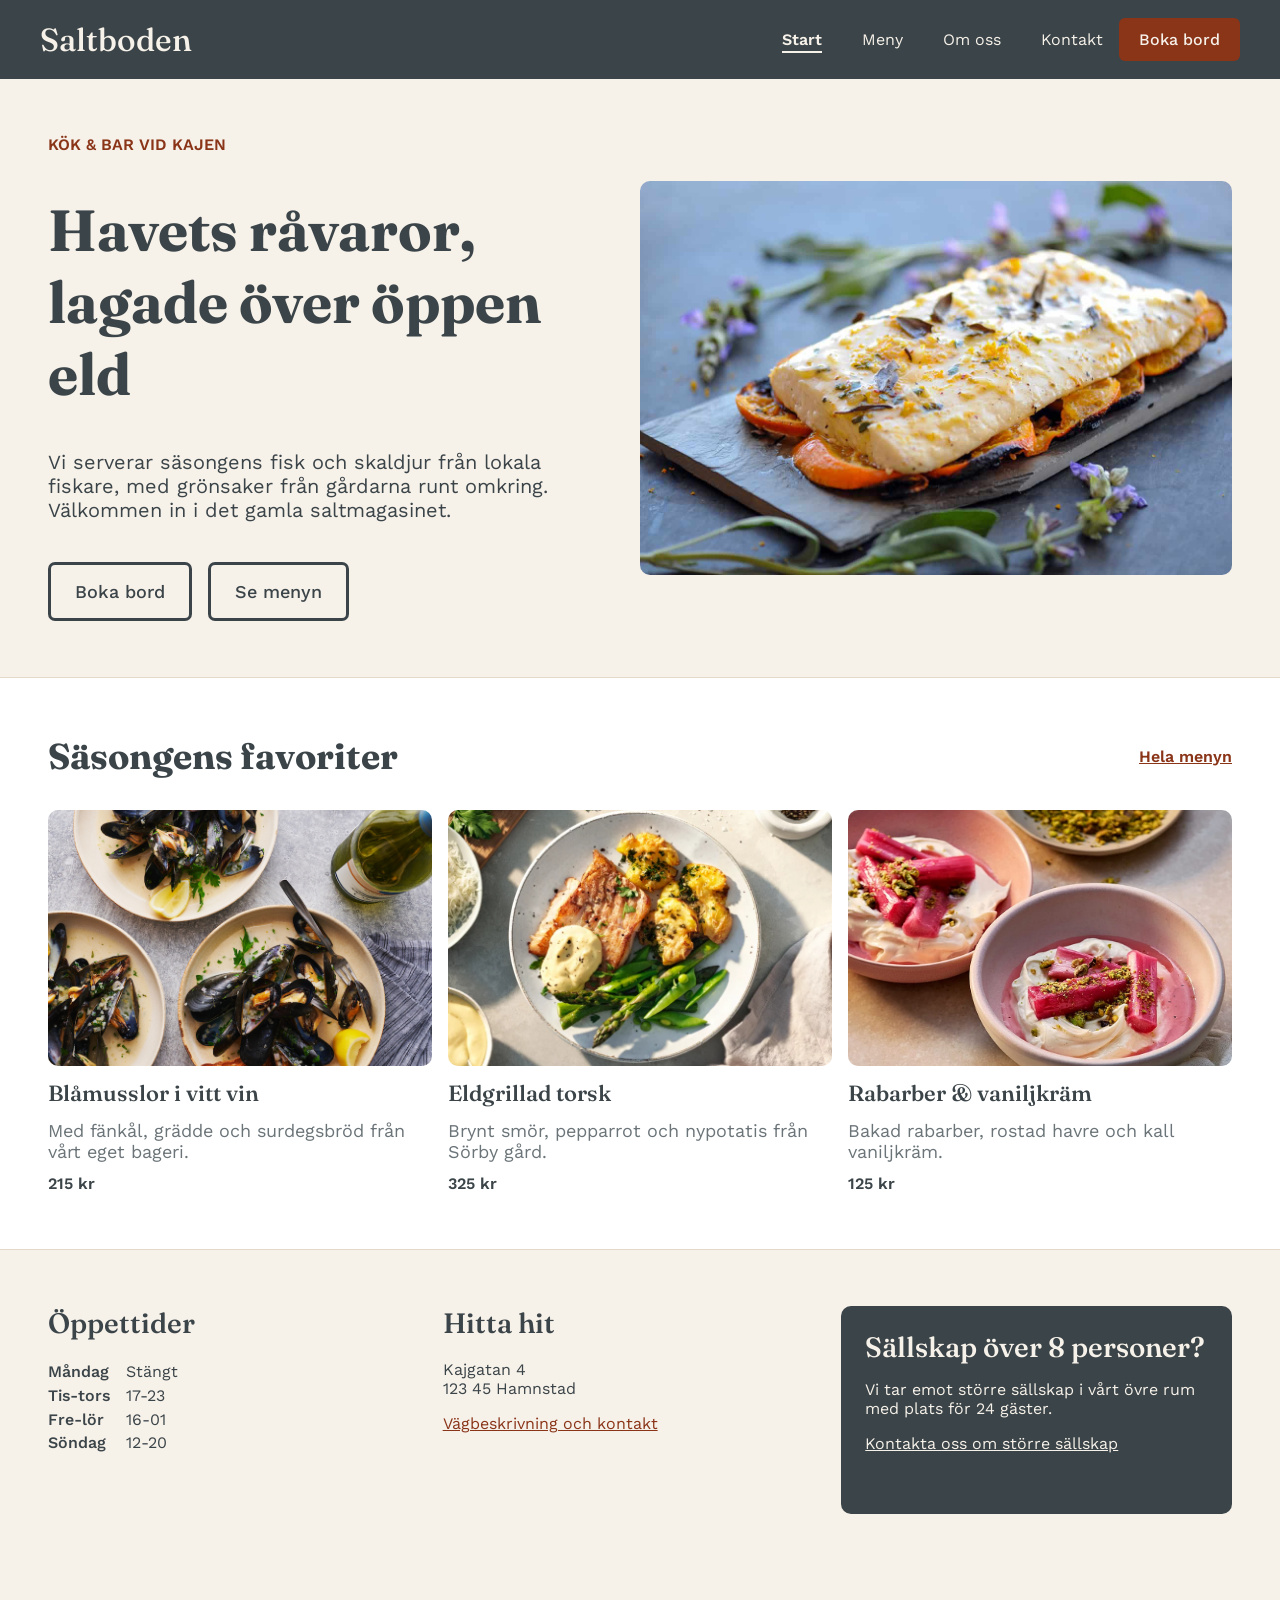
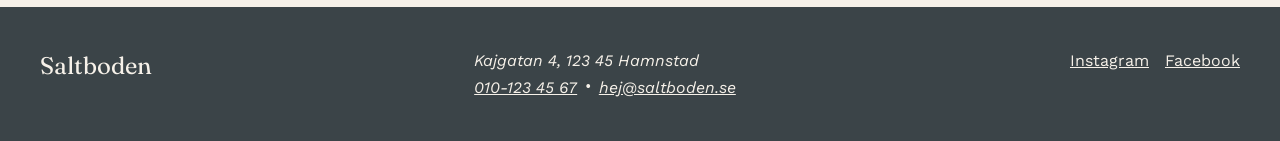
==== index.html @ 1dd9984e "update menu links" ====
<!DOCTYPE html>
<html lang="sv">

<head>
    <meta charset="UTF-8">
    <meta name="viewport" content="width=device-width, initial-scale=1.0">
    <title>Saltboden</title>
    <link rel="preconnect" href="https://fonts.googleapis.com">
    <link rel="preconnect" href="https://fonts.gstatic.com" crossorigin>
    <link
        href="https://fonts.googleapis.com/css2?family=Fraunces:ital,opsz,wght@0,9..144,100..900;1,9..144,100..900&family=Work+Sans:ital,wght@0,100..900;1,100..900&display=swap"
        rel="stylesheet">
    <link rel="stylesheet" href="main.css">
    <link rel="stylesheet" href="homepage.css">
</head>
<body>

    <header class="header">
        <p class="header__logo">Saltboden</p>
        <button class="header__button">
            <img src="/images/menu-icon.svg" alt="">
            Meny
        </button>
        <nav class="nav">
            <ul class="nav__links">
                <li><a href="index.html" class="nav__link" aria-current="page">Start</a></li>
                <li><a href="menu.html" class="nav__link">Meny</a></li>
                <li><a href="about.html" class="nav__link">Om oss</a></li>
                <li><a href="contact.html" class="nav__link">Kontakt</a></li>
                <li><a href="booking.html" class="nav__link nav__link--booking">Boka bord</a></li>
            </ul>
        </nav>
    </header>

    <section class="hero">
        <img src="/images/grilled-halibut.jpg" alt="grillad hälleflundra" class="hero__image">
            <div class="hero__section">
                <h1>Kök & bar vid kajen</h1>
                <h2>Havets råvaror, lagade över öppen eld</h2>
                <p class="mobile--text">Säsongens fisk och skaldjur från lokala fiskare,
                i det gamla saltmagasinet.</p>
                <p class="desktop--text">Vi serverar säsongens fisk och skaldjur från lokala fiskare,
                med grönsaker från gårdarna runt omkring. Välkommen in i
                det gamla saltmagasinet.</p>
                <div class="hero__links">
                <a href="booking.html">Boka bord</a>
                <a href="menu.html">Se menyn</a>
                </div>
            </div>
    </section>

    <main class="main">
        <div class="main__section">
            <h2>Säsongens favoriter</h2>
            <div class="main__cards">
                <div class="main__card1">
                    <img src="/images/musslor2.jpg" alt="blåmusslor i vitt vin">
                    <h3>Blåmusslor i vitt vin</h3>
                    <p class="beskrivning">Med fänkål, grädde och surdegsbröd från vårt eget bageri.</p>
                    <p>215 kr</p>
                </div>
                <div class="main__card2">
                    <img src="/images/grilladtorsk.jpg" alt="eldgrillad torsk">
                    <h3>Eldgrillad torsk</h3>
                    <p class="beskrivning">Brynt smör, pepparrot och nypotatis från Sörby gård.</p>
                    <p>325 kr</p>
                </div>
                <div class="main__card3">
                    <img src="/images/rabarber2.jpg" alt="rabarberdessert">
                    <h3>Rabarber & vaniljkräm</h3>
                    <p class="beskrivning">Bakad rabarber, rostad havre och kall vaniljkräm.</p>
                    <p>125 kr</p>
                </div>
            </div>
                <a href="menu.html">Hela menyn</a>
        </div>
    </main>

    <section class="aside">
        <div class="aside__tider">
            <h2>Öppettider</h2>
            <div class="aside__listor">
                <ul class="aside__dagar">
                    <li>Måndag</li>
                    <li>Tis-tors</li>
                    <li>Fre-lör</li>
                    <li>Söndag</li>
                </ul>
                <ul class="aside__öppet">
                    <li>Stängt</li>
                    <li>17-23</li>
                    <li>16-01</li>
                    <li>12-20</li>
                </ul>
            </div>
        </div>
        <div class="aside__hitta">
            <h2>Hitta hit</h2>
            <p>Kajgatan 4</p>
            <p>123 45 Hamnstad</p>
            <a href="contact.html">Vägbeskrivning och kontakt</a>
        </div>
        <div class="aside__sällskap">
            <h2>Sällskap över 8 personer?</h2>
            <p>Vi tar emot större sällskap i vårt övre rum med plats för 24 gäster.</p>
            <a href="contact.html">Kontakta oss om större sällskap</a>
        </div>
    </section>

    <footer class="footer">
        <p class="footer__logo">Saltboden</p>
        <address>
            <p class="footer__address">Kajgatan 4, 123 45 Hamnstad</p>
            <div class="footer__info">
                <a class="footer__phone" href="tel:0101234567">010-123 45 67</a>
                <span class="footer__dot" aria-hidden="true">•</span>
                <a class="footer__mail" href="mailto:hej@saltboden.se">hej@saltboden.se</a>
            </div>
        </address>
        <div>
            <a href="#" class="footer__social">Instagram</a>
            <a href="#" class="footer__social">Facebook</a>
        </div>
    </footer>

</body>
</html>
---- main.css ----
* {
  margin: 0;
  padding: 0;
  box-sizing: border-box;
}

.header {
  display: flex;
  flex-direction: row;
  justify-content: space-between;
  align-items: center;
  padding: 1.25rem;
  background-color: #3B4448;
}
@media (min-width: 1024px) {
  .header {
    padding: 1.25rem 2.5rem;
  }
}
.header__logo {
  font-family: "Fraunces", serif;
  color: #F6F1E9;
  font-size: 2rem;
  font-weight: 500;
}
.header__button {
  display: flex;
  flex-direction: row;
  padding: 1rem 1rem;
  align-items: center;
  background-color: #3B4448;
  color: #F6F1E9;
  font-family: "Work Sans", sans-serif;
  font-size: 1.25rem;
  font-weight: 500;
  gap: 0.5rem;
  border: 2.5px solid #F6F1E9;
  border-radius: 8px;
}
@media (min-width: 1024px) {
  .header__button {
    display: none;
  }
}

.nav {
  display: none;
}
@media (min-width: 1024px) {
  .nav {
    display: block;
  }
}
.nav__links {
  display: flex;
  flex-direction: row;
  list-style: none;
  gap: 1.5rem;
}
.nav__link {
  text-decoration: none;
  color: #F6F1E9;
  font-family: "Work Sans", sans-serif;
  padding: 0.25rem 0.5rem;
}
.nav__link[aria-current=page] {
  font-weight: 600;
  text-decoration: underline;
  text-underline-offset: 6px;
  text-decoration-thickness: 2px;
}
.nav__link--booking {
  background-color: #8A3418;
  padding: 0.75rem 1.25rem;
  border-radius: 6px;
  font-weight: 500;
  margin-left: -1rem;
}

.footer {
  display: flex;
  flex-direction: column;
  background-color: #3B4448;
  color: #F6F1E9;
  padding: 2.25rem 1.25rem;
}
@media (min-width: 1024px) {
  .footer {
    display: flex;
    flex-direction: row;
    justify-content: space-between;
    padding: 2.75rem 2.5rem;
  }
}
.footer__logo {
  font-family: "Fraunces", serif;
  font-size: 1.5rem;
  margin-bottom: 1rem;
}
.footer__address {
  font-family: "Work Sans", sans-serif;
  margin-bottom: 0.5rem;
}
.footer__phone {
  font-family: "Work Sans", sans-serif;
  color: #F6F1E9;
}
.footer__social, .footer__mail {
  display: none;
}
@media (min-width: 1024px) {
  .footer__social, .footer__mail {
    display: inline-block;
    color: #F6F1E9;
    font-family: "Work Sans", sans-serif;
  }
}
.footer__social {
  margin-left: 0.75rem;
}
.footer__info {
  display: flex;
  flex-direction: row;
  gap: 0.5rem;
}
.footer__dot {
  display: none;
}
@media (min-width: 1024px) {
  .footer__dot {
    display: block;
  }
}/*# sourceMappingURL=main.css.map */
---- homepage.css ----
@charset "UTF-8";
* {
  margin: 0;
  padding: 0;
  box-sizing: border-box;
}

/* Hero */
.hero {
  display: block;
  background-color: #F6F1E9;
  border-bottom: 1px solid #E3D9C9;
}
@media (min-width: 1024px) {
  .hero {
    display: flex;
    flex-direction: row-reverse;
    align-items: center;
    gap: 3rem;
    padding: 3.5rem 3rem;
  }
}
.hero__image {
  width: 100%;
}
@media (min-width: 1024px) {
  .hero__image {
    border-radius: 10px;
    width: 37rem;
    height: auto;
  }
}
.hero__section {
  display: flex;
  flex-direction: column;
  gap: 1.5rem;
  padding: 2.5rem 1.5rem;
}
@media (min-width: 1024px) {
  .hero__section {
    padding: 0;
    gap: 2.5rem;
  }
}
.hero__section h1 {
  font-family: "Work Sans", sans-serif;
  text-transform: uppercase;
  font-size: 16px;
  font-weight: 600;
  color: #8A3418;
}
.hero__section h2 {
  font-family: "Fraunces", serif;
  color: #3B4448;
  font-size: 38px;
}
@media (min-width: 1024px) {
  .hero__section h2 {
    font-size: 58px;
  }
}
.hero__section p {
  font-family: "Work Sans", sans-serif;
  color: #3B4448;
  font-size: 20px;
}
@media (min-width: 1024px) {
  .hero__section .mobile--text {
    display: none;
  }
}
.hero__section .desktop--text {
  display: none;
}
@media (min-width: 1024px) {
  .hero__section .desktop--text {
    display: block;
    color: #3B4448;
  }
}
.hero__links {
  display: flex;
  flex-direction: column;
  gap: 1rem;
}
@media (min-width: 1024px) {
  .hero__links {
    flex-direction: row;
  }
}
.hero a {
  display: flex;
  flex-direction: column;
  align-items: center;
  font-family: "Work Sans", sans-serif;
  font-weight: 500;
  font-size: 18px;
  color: #3B4448;
  border: 3px solid #3B4448;
  border-radius: 7px;
  padding: 1rem;
  text-decoration: none;
}
@media (min-width: 1024px) {
  .hero a {
    padding: 1rem 1.5rem;
  }
}
.hero a:hover {
  background-color: #8A3418;
  color: #F6F1E9;
  border-color: transparent;
}

/* Main */
.main {
  display: flex;
  flex-direction: column;
  border-bottom: 1px solid #E3D9C9;
}
.main__section {
  display: flex;
  flex-direction: column;
  gap: 1.5rem;
  padding: 2.5rem 1.5rem;
}
@media (min-width: 1024px) {
  .main__section {
    display: flex;
    flex-direction: row;
    flex-wrap: wrap;
    padding: 3.5rem 3rem;
    gap: 2rem;
  }
}
.main h2 {
  font-family: "Fraunces", serif;
  color: #3B4448;
  font-size: 36px;
}
@media (min-width: 1024px) {
  .main h2 {
    order: 1;
    flex: 1;
  }
}
.main h3 {
  font-family: "Fraunces", serif;
  color: #3B4448;
  font-size: 22px;
  font-weight: 550;
}
.main p {
  font-family: "Work Sans", sans-serif;
  color: #3B4448;
  font-weight: 600;
  font-size: 16px;
}
.main img {
  display: block;
  width: 100%;
  height: 16rem;
  -o-object-fit: cover;
     object-fit: cover;
  border-radius: 10px;
}
.main__cards {
  display: flex;
  flex-direction: column;
  gap: 1.5rem;
}
@media (min-width: 1024px) {
  .main__cards {
    display: flex;
    flex-direction: row;
    order: 3;
    justify-content: center;
    align-items: flex-start;
    gap: 1rem;
  }
}
.main__card1, .main__card2, .main__card3 {
  display: flex;
  flex-direction: column;
  gap: 0.8rem;
}
@media (min-width: 1024px) {
  .main__card1, .main__card2, .main__card3 {
    flex: 1;
  }
}
.main__card3 {
  display: none;
}
@media (min-width: 1024px) {
  .main__card3 {
    display: flex;
  }
}
.main .beskrivning {
  display: none;
}
@media (min-width: 1024px) {
  .main .beskrivning {
    display: flex;
    font-weight: 400;
    font-size: 18px;
    color: #6B7478;
  }
}
.main a {
  font-family: "Work Sans", sans-serif;
  font-size: 16px;
  color: #8A3418;
  font-weight: 600;
}
@media (min-width: 1024px) {
  .main a {
    order: 2;
    display: flex;
    align-items: center;
  }
}

/* Section */
.aside {
  background-color: #F6F1E9;
  padding: 1.5rem;
}
@media (min-width: 1024px) {
  .aside {
    display: flex;
    flex-direction: row;
    padding: 3.5rem 3rem;
    justify-content: space-between;
    align-items: flex-start;
  }
}
.aside h2 {
  font-family: "Fraunces", serif;
  font-weight: 550;
  color: #3B4448;
  font-size: 28px;
}
.aside__tider {
  display: flex;
  flex-direction: column;
  gap: 0.5rem;
}
.aside__listor {
  display: flex;
  flex-direction: row;
  gap: 1rem;
}
.aside ul {
  list-style-type: none;
  padding: 0.7rem 0 6rem 0;
}
.aside li {
  padding: 0.15rem 0;
}
.aside__dagar {
  font-family: "Work Sans", sans-serif;
  color: #3B4448;
  font-weight: 550;
}
.aside__öppet {
  font-family: "Work Sans", sans-serif;
  color: #3B4448;
}
.aside__hitta {
  display: none;
}
@media (min-width: 1024px) {
  .aside__hitta {
    display: flex;
    flex-direction: column;
    margin-left: 4rem;
  }
}
.aside__hitta h2 {
  margin-bottom: 1.2rem;
}
.aside__hitta p {
  font-family: "Work Sans", sans-serif;
  color: #3B4448;
}
.aside__hitta a {
  font-family: "Work Sans", sans-serif;
  color: #8A3418;
  margin-top: 1rem;
}
.aside__sällskap {
  display: none;
}
@media (min-width: 1024px) {
  .aside__sällskap {
    display: flex;
    flex-direction: column;
    background-color: #3B4448;
    border-radius: 10px;
    padding: 1.5rem;
    width: 33%;
    height: 13rem;
    gap: 1rem;
  }
}
.aside__sällskap h2 {
  color: #F6F1E9;
}
.aside__sällskap p {
  color: #F6F1E9;
  font-family: "Work Sans", sans-serif;
}
.aside__sällskap a {
  color: #F6F1E9;
  font-family: "Work Sans", sans-serif;
}/*# sourceMappingURL=homepage.css.map */
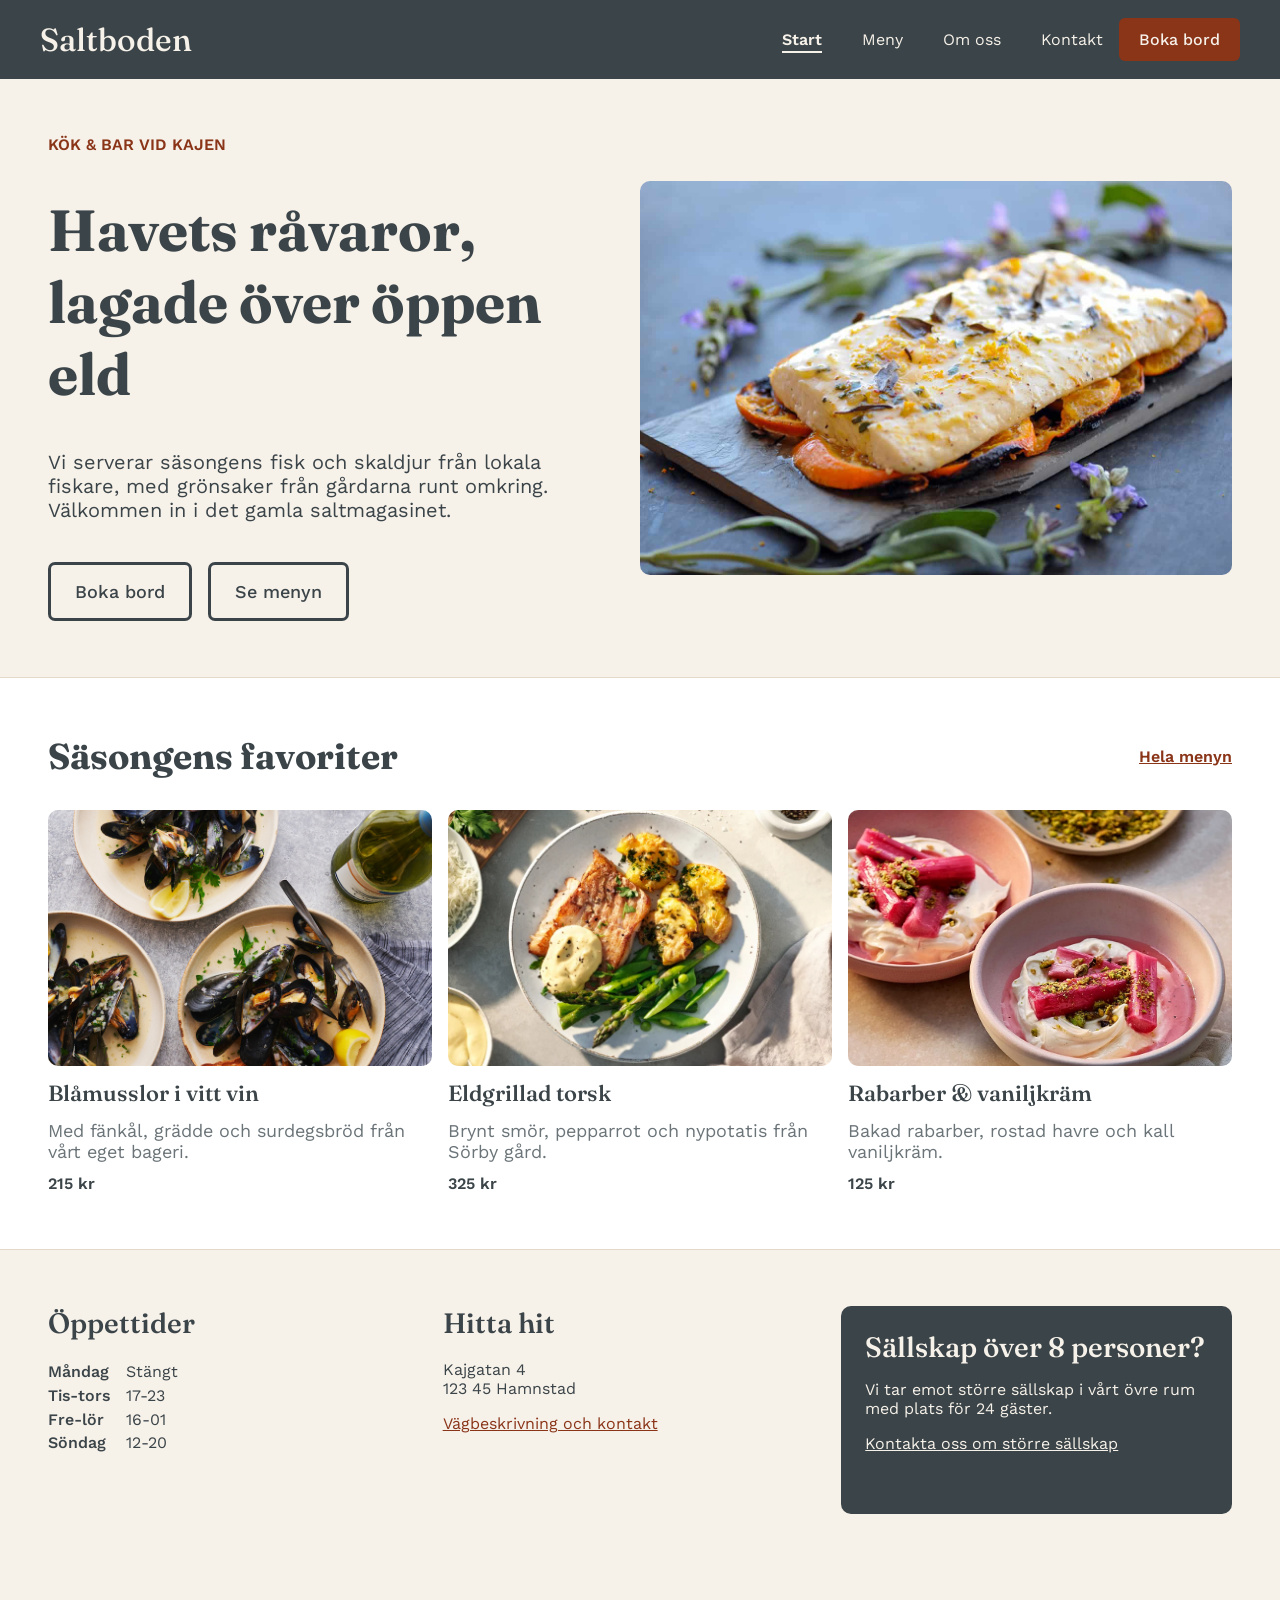
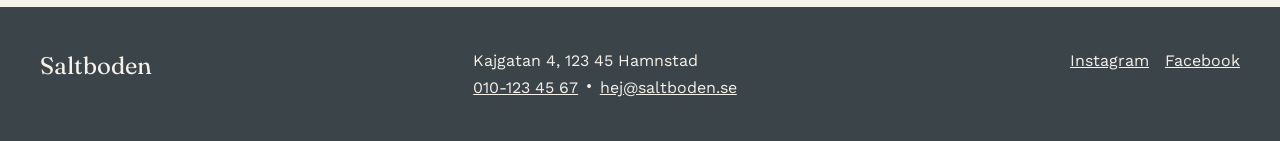
==== commit 3883abe4: "change header types" ====
--- a/index.html
+++ b/index.html
@@ -35,8 +35,8 @@
     <section class="hero">
         <img src="/images/grilled-halibut.jpg" alt="grillad hälleflundra" class="hero__image">
             <div class="hero__section">
-                <h1>Kök & bar vid kajen</h1>
-                <h2>Havets råvaror, lagade över öppen eld</h2>
+                <p class="eyebrow">Kök & bar vid kajen</p>
+                <h1>Havets råvaror, lagade över öppen eld</h1>
                 <p class="mobile--text">Säsongens fisk och skaldjur från lokala fiskare,
                 i det gamla saltmagasinet.</p>
                 <p class="desktop--text">Vi serverar säsongens fisk och skaldjur från lokala fiskare,
--- a/main.css
+++ b/main.css
@@ -76,6 +76,10 @@
   font-weight: 500;
   margin-left: -1rem;
 }
+.nav__link:focus-visible {
+  outline: 3px solid #FFFFFF;
+  outline-offset: 3px;
+}
 
 .footer {
   display: flex;
@@ -118,10 +122,18 @@
 .footer__social {
   margin-left: 0.75rem;
 }
+.footer__social:focus-visible {
+  outline: 3px solid #FFFFFF;
+  outline-offset: 3px;
+}
 .footer__info {
   display: flex;
   flex-direction: row;
   gap: 0.5rem;
+}
+.footer__info a:focus-visible {
+  outline: 3px solid #FFFFFF;
+  outline-offset: 3px;
 }
 .footer__dot {
   display: none;
@@ -130,4 +142,7 @@
   .footer__dot {
     display: block;
   }
+}
+.footer address {
+  font-style: normal;
 }/*# sourceMappingURL=main.css.map */
--- a/homepage.css
+++ b/homepage.css
@@ -42,20 +42,20 @@
     gap: 2.5rem;
   }
 }
-.hero__section h1 {
+.hero__section .eyebrow {
   font-family: "Work Sans", sans-serif;
   text-transform: uppercase;
   font-size: 16px;
   font-weight: 600;
   color: #8A3418;
 }
-.hero__section h2 {
+.hero__section h1 {
   font-family: "Fraunces", serif;
   color: #3B4448;
   font-size: 38px;
 }
 @media (min-width: 1024px) {
-  .hero__section h2 {
+  .hero__section h1 {
     font-size: 58px;
   }
 }
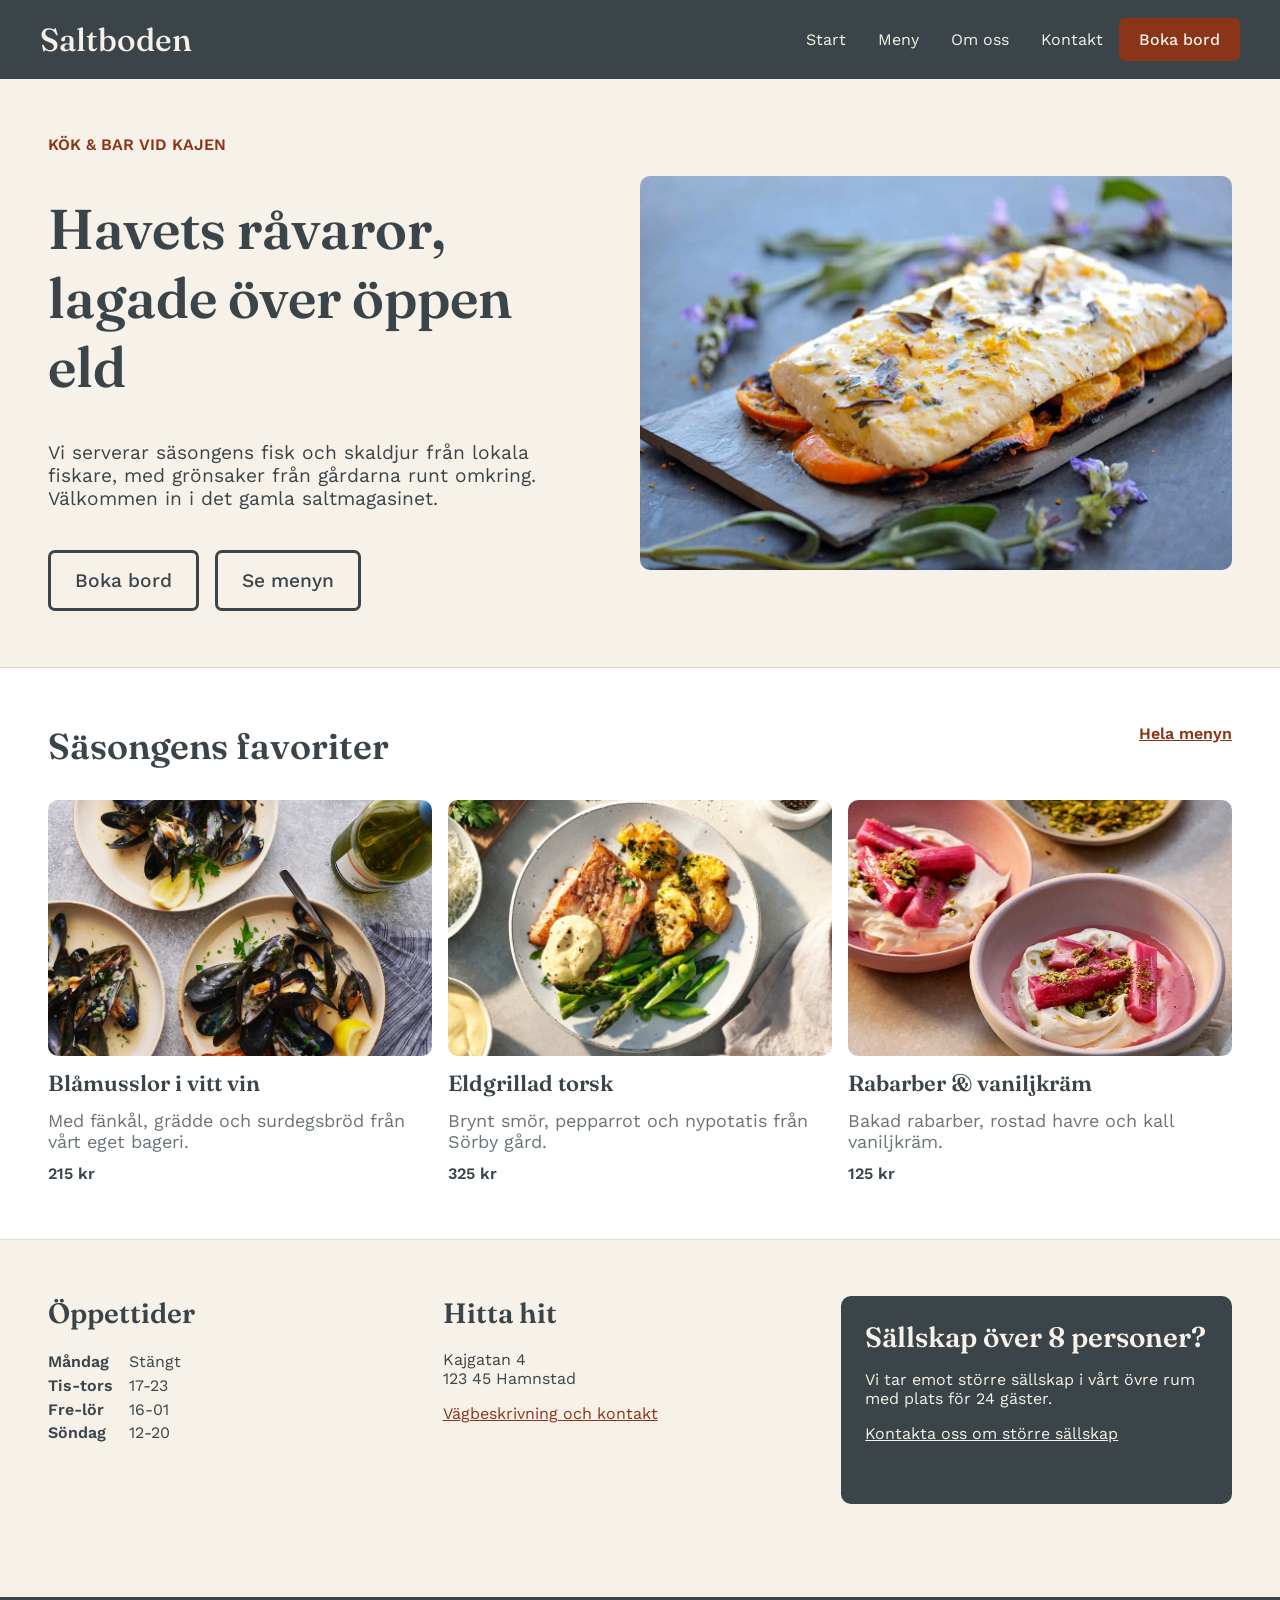
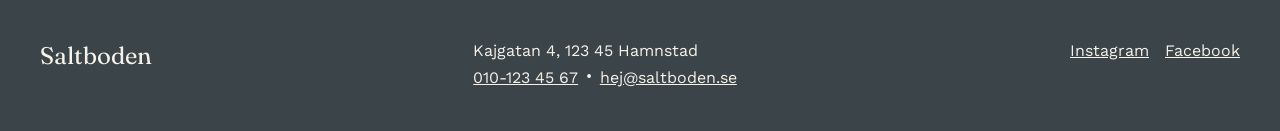
==== commit 03ce6890: "change from px to rem" ====
--- a/index.html
+++ b/index.html
@@ -112,7 +112,7 @@
         <address>
             <p class="footer__address">Kajgatan 4, 123 45 Hamnstad</p>
             <div class="footer__info">
-                <a class="footer__phone" href="tel:0101234567">010-123 45 67</a>
+                <a class="footer__phone" href="tel:+46101234567">010-123 45 67</a>
                 <span class="footer__dot" aria-hidden="true">•</span>
                 <a class="footer__mail" href="mailto:hej@saltboden.se">hej@saltboden.se</a>
             </div>
--- a/main.css
+++ b/main.css
@@ -55,19 +55,12 @@
   display: flex;
   flex-direction: row;
   list-style: none;
-  gap: 1.5rem;
+  gap: 2rem;
 }
 .nav__link {
   text-decoration: none;
   color: #F6F1E9;
   font-family: "Work Sans", sans-serif;
-  padding: 0.25rem 0.5rem;
-}
-.nav__link[aria-current=page] {
-  font-weight: 600;
-  text-decoration: underline;
-  text-underline-offset: 6px;
-  text-decoration-thickness: 2px;
 }
 .nav__link--booking {
   background-color: #8A3418;
@@ -75,10 +68,6 @@
   border-radius: 6px;
   font-weight: 500;
   margin-left: -1rem;
-}
-.nav__link:focus-visible {
-  outline: 3px solid #FFFFFF;
-  outline-offset: 3px;
 }
 
 .footer {
@@ -122,18 +111,10 @@
 .footer__social {
   margin-left: 0.75rem;
 }
-.footer__social:focus-visible {
-  outline: 3px solid #FFFFFF;
-  outline-offset: 3px;
-}
 .footer__info {
   display: flex;
   flex-direction: row;
   gap: 0.5rem;
-}
-.footer__info a:focus-visible {
-  outline: 3px solid #FFFFFF;
-  outline-offset: 3px;
 }
 .footer__dot {
   display: none;
--- a/homepage.css
+++ b/homepage.css
@@ -40,29 +40,31 @@
   .hero__section {
     padding: 0;
     gap: 2.5rem;
+    justify-content: center;
   }
 }
 .hero__section .eyebrow {
   font-family: "Work Sans", sans-serif;
   text-transform: uppercase;
-  font-size: 16px;
+  font-size: 1rem;
   font-weight: 600;
   color: #8A3418;
 }
 .hero__section h1 {
   font-family: "Fraunces", serif;
   color: #3B4448;
-  font-size: 38px;
+  font-size: 2.375rem;
+  font-weight: 600;
 }
 @media (min-width: 1024px) {
   .hero__section h1 {
-    font-size: 58px;
+    font-size: 3.5rem;
   }
 }
 .hero__section p {
   font-family: "Work Sans", sans-serif;
   color: #3B4448;
-  font-size: 20px;
+  font-size: 1.2rem;
 }
 @media (min-width: 1024px) {
   .hero__section .mobile--text {
@@ -94,13 +96,17 @@
   align-items: center;
   font-family: "Work Sans", sans-serif;
   font-weight: 500;
-  font-size: 18px;
+  font-size: 1.2rem;
   color: #3B4448;
   border: 3px solid #3B4448;
   border-radius: 7px;
   padding: 1rem;
   text-decoration: none;
 }
+.hero a:focus-visible {
+  outline: 3px solid #3B4448;
+  outline-offset: 3px;
+}
 @media (min-width: 1024px) {
   .hero a {
     padding: 1rem 1.5rem;
@@ -126,9 +132,9 @@
 }
 @media (min-width: 1024px) {
   .main__section {
-    display: flex;
-    flex-direction: row;
-    flex-wrap: wrap;
+    display: grid;
+    grid-template-columns: minmax(0, 1fr) auto;
+    grid-template-areas: "heading link" "cards cards";
     padding: 3.5rem 3rem;
     gap: 2rem;
   }
@@ -136,25 +142,25 @@
 .main h2 {
   font-family: "Fraunces", serif;
   color: #3B4448;
-  font-size: 36px;
+  font-size: 2.25rem;
+  font-weight: 600;
 }
 @media (min-width: 1024px) {
   .main h2 {
-    order: 1;
-    flex: 1;
+    grid-area: heading;
   }
 }
 .main h3 {
   font-family: "Fraunces", serif;
   color: #3B4448;
-  font-size: 22px;
-  font-weight: 550;
+  font-size: 1.375rem;
+  font-weight: 600;
 }
 .main p {
   font-family: "Work Sans", sans-serif;
   color: #3B4448;
   font-weight: 600;
-  font-size: 16px;
+  font-size: 1rem;
 }
 .main img {
   display: block;
@@ -173,9 +179,8 @@
   .main__cards {
     display: flex;
     flex-direction: row;
-    order: 3;
-    justify-content: center;
-    align-items: flex-start;
+    flex: 1;
+    grid-area: cards;
     gap: 1rem;
   }
 }
@@ -204,20 +209,23 @@
   .main .beskrivning {
     display: flex;
     font-weight: 400;
-    font-size: 18px;
+    font-size: 1.125rem;
     color: #6B7478;
   }
 }
 .main a {
   font-family: "Work Sans", sans-serif;
-  font-size: 16px;
+  font-size: 1rem;
   color: #8A3418;
   font-weight: 600;
 }
+.main a:focus-visible {
+  outline: 3px solid #3B4448;
+  outline-offset: 3px;
+}
 @media (min-width: 1024px) {
   .main a {
-    order: 2;
-    display: flex;
+    grid-area: link;
     align-items: center;
   }
 }
@@ -238,9 +246,9 @@
 }
 .aside h2 {
   font-family: "Fraunces", serif;
-  font-weight: 550;
-  color: #3B4448;
-  font-size: 28px;
+  font-weight: 600;
+  color: #3B4448;
+  font-size: 1.75rem;
 }
 .aside__tider {
   display: flex;
@@ -262,7 +270,7 @@
 .aside__dagar {
   font-family: "Work Sans", sans-serif;
   color: #3B4448;
-  font-weight: 550;
+  font-weight: 600;
 }
 .aside__öppet {
   font-family: "Work Sans", sans-serif;
@@ -280,6 +288,7 @@
 }
 .aside__hitta h2 {
   margin-bottom: 1.2rem;
+  font-weight: 600;
 }
 .aside__hitta p {
   font-family: "Work Sans", sans-serif;
@@ -289,6 +298,10 @@
   font-family: "Work Sans", sans-serif;
   color: #8A3418;
   margin-top: 1rem;
+}
+.aside__hitta a:focus-visible {
+  outline: 3px solid #3B4448;
+  outline-offset: 3px;
 }
 .aside__sällskap {
   display: none;
@@ -307,6 +320,7 @@
 }
 .aside__sällskap h2 {
   color: #F6F1E9;
+  font-weight: 600;
 }
 .aside__sällskap p {
   color: #F6F1E9;
@@ -315,4 +329,8 @@
 .aside__sällskap a {
   color: #F6F1E9;
   font-family: "Work Sans", sans-serif;
+}
+.aside__sällskap a:focus-visible {
+  outline: 3px solid #F6F1E9;
+  outline-offset: 3px;
 }/*# sourceMappingURL=homepage.css.map */
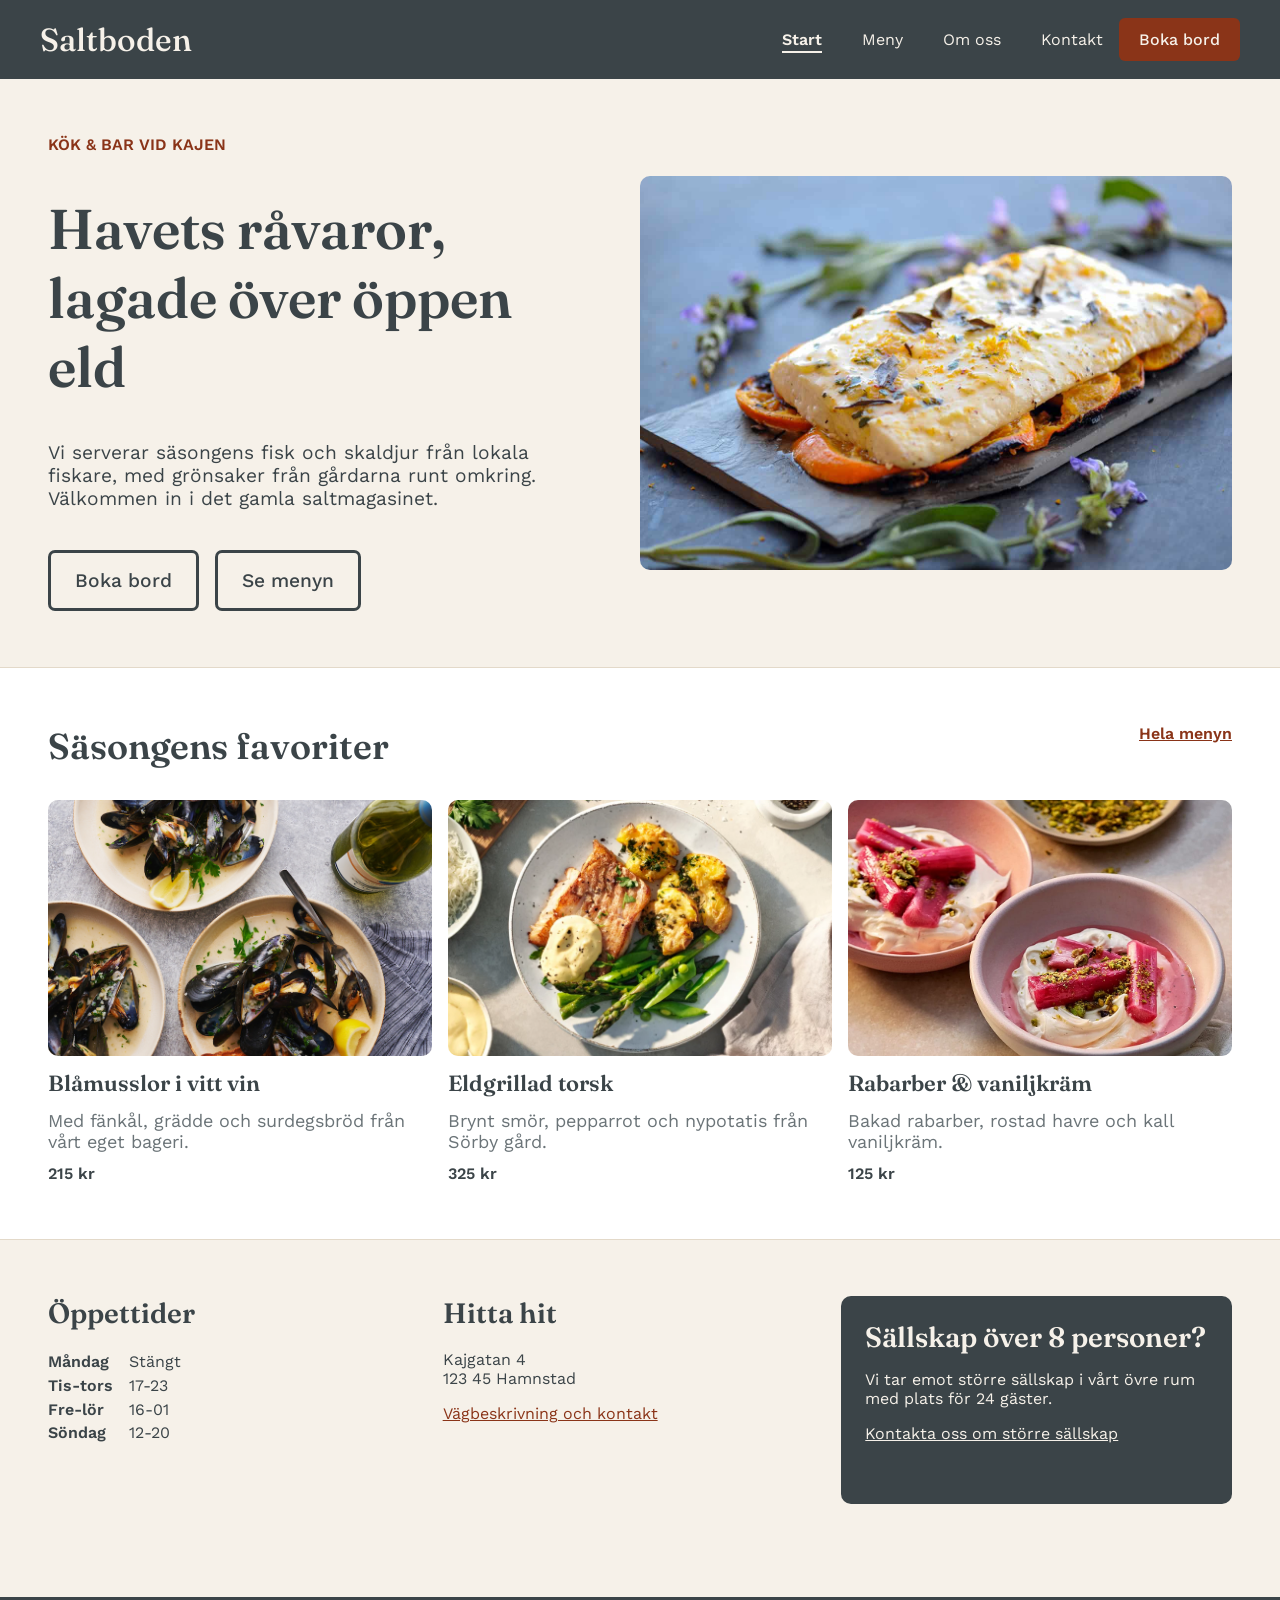
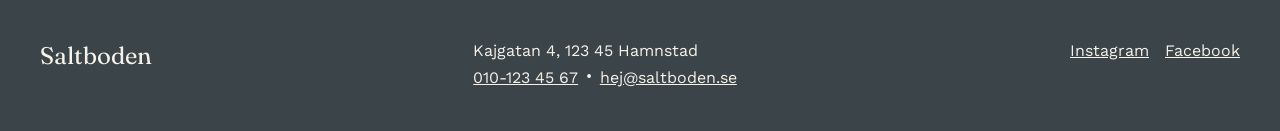
==== commit 15b3fd61: "fix path images" ====
--- a/index.html
+++ b/index.html
@@ -18,7 +18,7 @@
     <header class="header">
         <p class="header__logo">Saltboden</p>
         <button class="header__button">
-            <img src="/images/menu-icon.svg" alt="">
+            <img src="images/menu-icon.svg" alt="">
             Meny
         </button>
         <nav class="nav">
@@ -32,80 +32,84 @@
         </nav>
     </header>
 
-    <section class="hero">
-        <img src="/images/grilled-halibut.jpg" alt="grillad hälleflundra" class="hero__image">
-            <div class="hero__section">
-                <p class="eyebrow">Kök & bar vid kajen</p>
-                <h1>Havets råvaror, lagade över öppen eld</h1>
-                <p class="mobile--text">Säsongens fisk och skaldjur från lokala fiskare,
-                i det gamla saltmagasinet.</p>
-                <p class="desktop--text">Vi serverar säsongens fisk och skaldjur från lokala fiskare,
-                med grönsaker från gårdarna runt omkring. Välkommen in i
-                det gamla saltmagasinet.</p>
-                <div class="hero__links">
-                <a href="booking.html">Boka bord</a>
-                <a href="menu.html">Se menyn</a>
+    <main>
+
+        <section class="hero">
+            <img src="images/grilled-halibut.jpg" alt="Grillad hälleflundra med grillad paprika på ett fat av sten." class="hero__image">
+                <div class="hero__section">
+                    <p class="eyebrow">Kök & bar vid kajen</p>
+                    <h1>Havets råvaror, lagade över öppen eld</h1>
+                    <p class="mobile--text">Säsongens fisk och skaldjur från lokala fiskare,
+                    i det gamla saltmagasinet.</p>
+                    <p class="desktop--text">Vi serverar säsongens fisk och skaldjur från lokala fiskare,
+                    med grönsaker från gårdarna runt omkring. Välkommen in i
+                    det gamla saltmagasinet.</p>
+                    <div class="hero__links">
+                    <a href="booking.html">Boka bord</a>
+                    <a href="menu.html">Se menyn</a>
+                    </div>
+                </div>
+        </section>
+
+        <section class="main">
+            <div class="main__section">
+                <h2>Säsongens favoriter</h2>
+                <div class="main__cards">
+                    <article class="main__card1">
+                        <img src="images/musslor2.jpg" alt="Tre tallriker med blåmusslor och en flaska vitt vin.">
+                        <h3>Blåmusslor i vitt vin</h3>
+                        <p class="beskrivning">Med fänkål, grädde och surdegsbröd från vårt eget bageri.</p>
+                        <p>215 kr</p>
+                    </article>
+                    <article class="main__card2">
+                        <img src="images/grilladtorsk.jpg" alt="Eldgrillad torsk på en tallrik serverad med sparris, nypotatis och en krämig sås.">
+                        <h3>Eldgrillad torsk</h3>
+                        <p class="beskrivning">Brynt smör, pepparrot och nypotatis från Sörby gård.</p>
+                        <p>325 kr</p>
+                    </article>
+                    <article class="main__card3">
+                        <img src="images/rabarber2.jpg" alt="Bakad rabarber på kall vaniljkräm garnerad med rostad havre.">
+                        <h3>Rabarber & vaniljkräm</h3>
+                        <p class="beskrivning">Bakad rabarber, rostad havre och kall vaniljkräm.</p>
+                        <p>125 kr</p>
+                    </article>
+                </div>
+                    <a href="menu.html">Hela menyn</a>
+            </div>
+        </section>
+
+        <section class="aside">
+            <div class="aside__tider">
+                <h2>Öppettider</h2>
+                <div class="aside__listor">
+                    <ul class="aside__dagar">
+                        <li>Måndag</li>
+                        <li>Tis-tors</li>
+                        <li>Fre-lör</li>
+                        <li>Söndag</li>
+                    </ul>
+                    <ul class="aside__öppet">
+                        <li>Stängt</li>
+                        <li>17-23</li>
+                        <li>16-01</li>
+                        <li>12-20</li>
+                    </ul>
                 </div>
             </div>
-    </section>
+            <div class="aside__hitta">
+                <h2>Hitta hit</h2>
+                <p>Kajgatan 4</p>
+                <p>123 45 Hamnstad</p>
+                <a href="contact.html">Vägbeskrivning och kontakt</a>
+            </div>
+            <div class="aside__sällskap">
+                <h2>Sällskap över 8 personer?</h2>
+                <p>Vi tar emot större sällskap i vårt övre rum med plats för 24 gäster.</p>
+                <a href="contact.html">Kontakta oss om större sällskap</a>
+            </div>
+        </section>
 
-    <main class="main">
-        <div class="main__section">
-            <h2>Säsongens favoriter</h2>
-            <div class="main__cards">
-                <div class="main__card1">
-                    <img src="/images/musslor2.jpg" alt="blåmusslor i vitt vin">
-                    <h3>Blåmusslor i vitt vin</h3>
-                    <p class="beskrivning">Med fänkål, grädde och surdegsbröd från vårt eget bageri.</p>
-                    <p>215 kr</p>
-                </div>
-                <div class="main__card2">
-                    <img src="/images/grilladtorsk.jpg" alt="eldgrillad torsk">
-                    <h3>Eldgrillad torsk</h3>
-                    <p class="beskrivning">Brynt smör, pepparrot och nypotatis från Sörby gård.</p>
-                    <p>325 kr</p>
-                </div>
-                <div class="main__card3">
-                    <img src="/images/rabarber2.jpg" alt="rabarberdessert">
-                    <h3>Rabarber & vaniljkräm</h3>
-                    <p class="beskrivning">Bakad rabarber, rostad havre och kall vaniljkräm.</p>
-                    <p>125 kr</p>
-                </div>
-            </div>
-                <a href="menu.html">Hela menyn</a>
-        </div>
     </main>
-
-    <section class="aside">
-        <div class="aside__tider">
-            <h2>Öppettider</h2>
-            <div class="aside__listor">
-                <ul class="aside__dagar">
-                    <li>Måndag</li>
-                    <li>Tis-tors</li>
-                    <li>Fre-lör</li>
-                    <li>Söndag</li>
-                </ul>
-                <ul class="aside__öppet">
-                    <li>Stängt</li>
-                    <li>17-23</li>
-                    <li>16-01</li>
-                    <li>12-20</li>
-                </ul>
-            </div>
-        </div>
-        <div class="aside__hitta">
-            <h2>Hitta hit</h2>
-            <p>Kajgatan 4</p>
-            <p>123 45 Hamnstad</p>
-            <a href="contact.html">Vägbeskrivning och kontakt</a>
-        </div>
-        <div class="aside__sällskap">
-            <h2>Sällskap över 8 personer?</h2>
-            <p>Vi tar emot större sällskap i vårt övre rum med plats för 24 gäster.</p>
-            <a href="contact.html">Kontakta oss om större sällskap</a>
-        </div>
-    </section>
 
     <footer class="footer">
         <p class="footer__logo">Saltboden</p>
--- a/main.css
+++ b/main.css
@@ -55,12 +55,19 @@
   display: flex;
   flex-direction: row;
   list-style: none;
-  gap: 2rem;
+  gap: 1.5rem;
 }
 .nav__link {
   text-decoration: none;
   color: #F6F1E9;
   font-family: "Work Sans", sans-serif;
+  padding: 0.25rem 0.5rem;
+}
+.nav__link[aria-current=page] {
+  font-weight: 600;
+  text-decoration: underline;
+  text-underline-offset: 6px;
+  text-decoration-thickness: 2px;
 }
 .nav__link--booking {
   background-color: #8A3418;
@@ -68,6 +75,10 @@
   border-radius: 6px;
   font-weight: 500;
   margin-left: -1rem;
+}
+.nav__link:focus-visible {
+  outline: 3px solid #FFFFFF;
+  outline-offset: 3px;
 }
 
 .footer {
@@ -111,10 +122,18 @@
 .footer__social {
   margin-left: 0.75rem;
 }
+.footer__social:focus-visible {
+  outline: 3px solid #FFFFFF;
+  outline-offset: 3px;
+}
 .footer__info {
   display: flex;
   flex-direction: row;
   gap: 0.5rem;
+}
+.footer__info a:focus-visible {
+  outline: 3px solid #FFFFFF;
+  outline-offset: 3px;
 }
 .footer__dot {
   display: none;
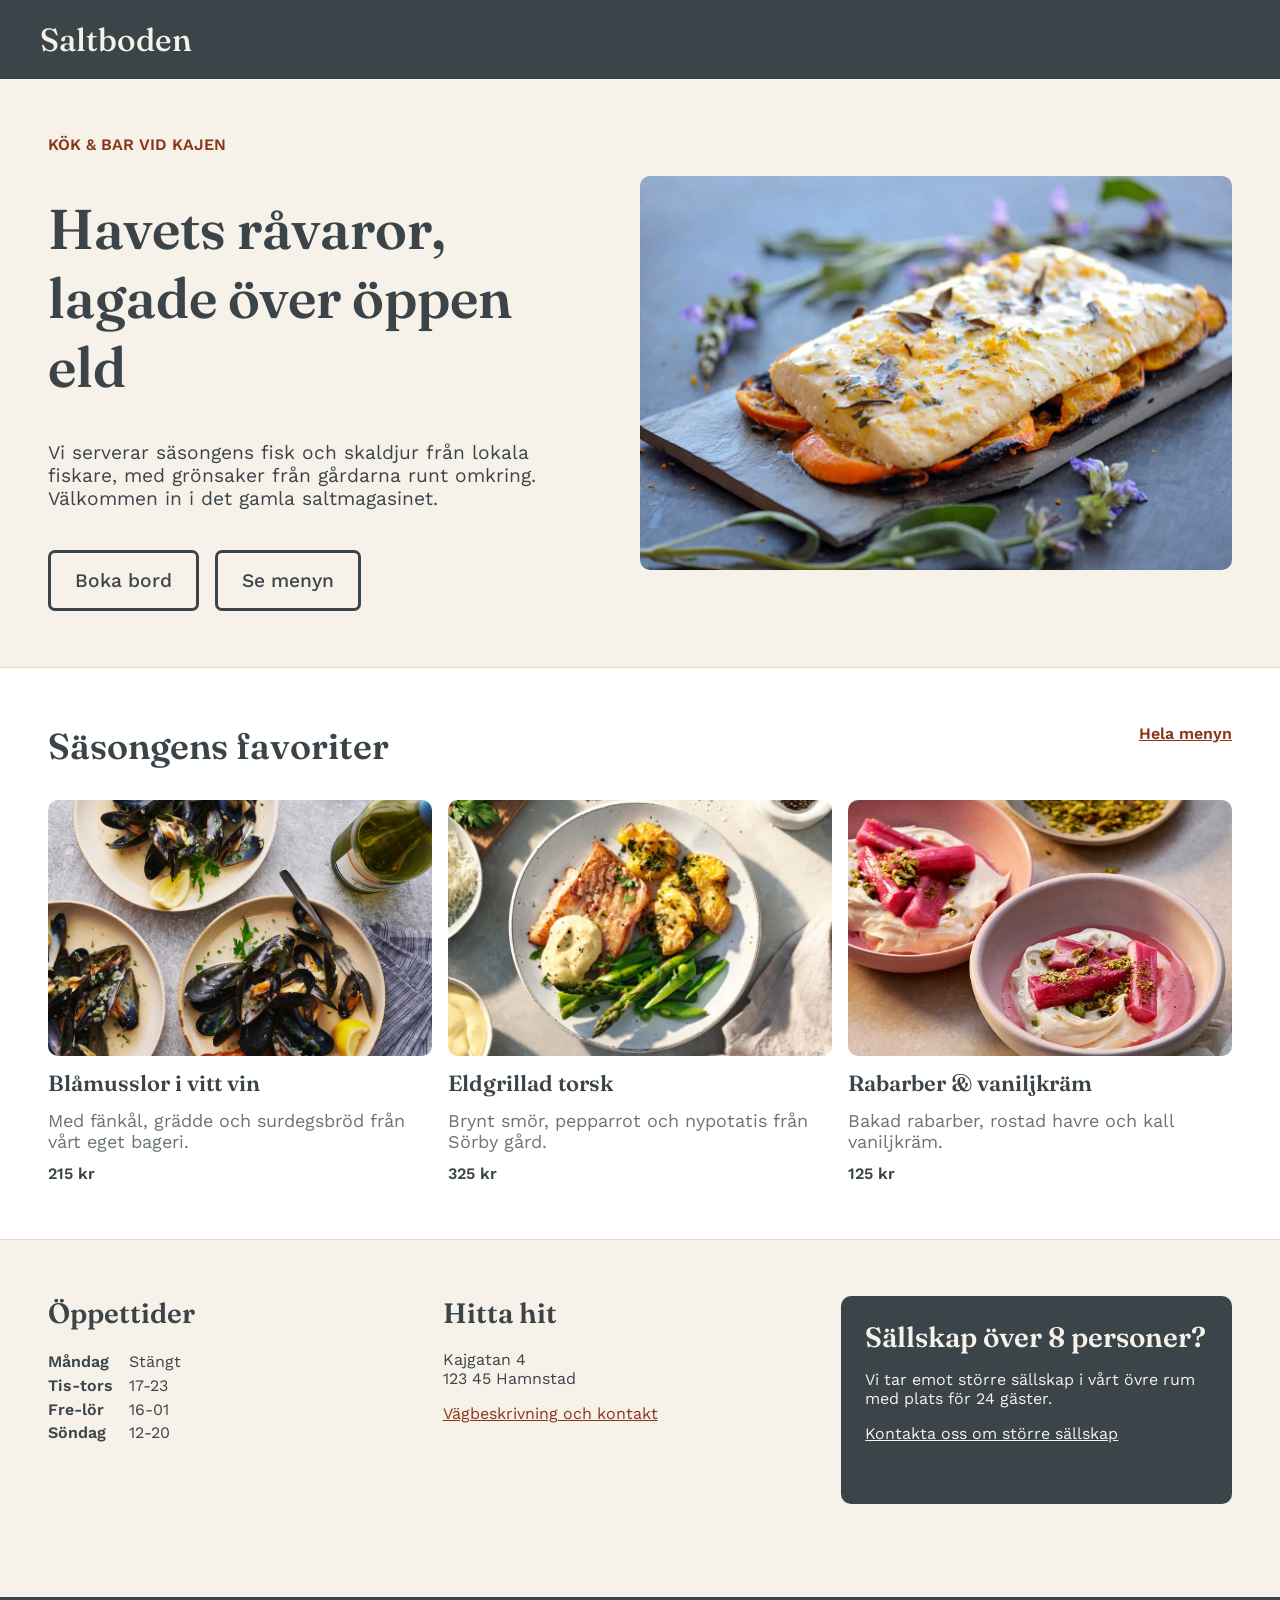
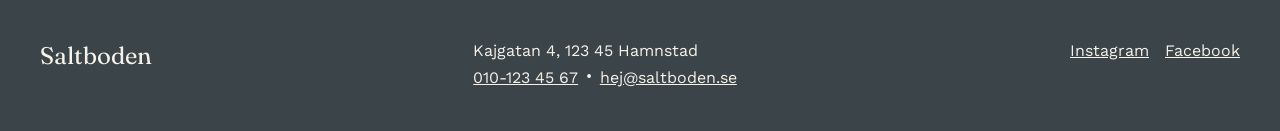
==== commit bc1137c9: "add hamburger nav to all pages" ====
--- a/index.html
+++ b/index.html
@@ -16,20 +16,26 @@
 <body>
 
     <header class="header">
-        <p class="header__logo">Saltboden</p>
-        <button class="header__button">
-            <img src="images/menu-icon.svg" alt="">
-            Meny
-        </button>
-        <nav class="nav">
-            <ul class="nav__links">
-                <li><a href="index.html" class="nav__link" aria-current="page">Start</a></li>
-                <li><a href="menu.html" class="nav__link">Meny</a></li>
-                <li><a href="about.html" class="nav__link">Om oss</a></li>
-                <li><a href="contact.html" class="nav__link">Kontakt</a></li>
-                <li><a href="booking.html" class="nav__link nav__link--booking">Boka bord</a></li>
-            </ul>
-        </nav>
+        <a href="index.html" class="header__logo">Saltboden</a>
+
+        <details class="menu-nav">
+            <summary>
+                <img src="images/menu-icon.svg" alt="" class="menu-nav__open">
+                <img src="images/menu-close.svg" alt="" class="menu-nav__close">
+                Meny
+            </summary>
+
+            <nav class="nav" aria-label="Huvudmeny">
+                <ul class="nav__links">
+                    <li><a href="index.html" class="nav__link" aria-current="page">Start</a></li>
+                    <li><a href="menu.html" class="nav__link">Meny</a></li>
+                    <li><a href="about.html" class="nav__link">Om oss</a></li>
+                    <li><a href="contact.html" class="nav__link">Kontakt</a></li>
+                    <li><a href="booking.html" class="nav__link nav__link--booking">Boka bord</a>
+                    </li>
+                </ul>
+            </nav>
+        </details>
     </header>
 
     <main>
--- a/main.css
+++ b/main.css
@@ -5,6 +5,7 @@
 }
 
 .header {
+  position: relative;
   display: flex;
   flex-direction: row;
   justify-content: space-between;
@@ -22,11 +23,26 @@
   color: #F6F1E9;
   font-size: 2rem;
   font-weight: 500;
-}
-.header__button {
+  text-decoration: none;
+}
+.header__logo:focus-visible {
+  outline: 3px solid #FFFFFF;
+  outline-offset: 3px;
+}
+
+.menu-nav__close {
+  display: none;
+}
+.menu-nav[open] .menu-nav__open {
+  display: none;
+}
+.menu-nav[open] .menu-nav__close {
+  display: block;
+}
+.menu-nav summary {
   display: flex;
   flex-direction: row;
-  padding: 1rem 1rem;
+  padding: 1rem;
   align-items: center;
   background-color: #3B4448;
   color: #F6F1E9;
@@ -36,32 +52,66 @@
   gap: 0.5rem;
   border: 2.5px solid #F6F1E9;
   border-radius: 8px;
-}
-@media (min-width: 1024px) {
-  .header__button {
+  cursor: pointer;
+  list-style: none;
+}
+.menu-nav summary::-webkit-details-marker {
+  display: none;
+}
+.menu-nav summary:focus-visible {
+  outline: 3px solid #FFFFFF;
+  outline-offset: 3px;
+}
+@media (min-width: 1024px) {
+  .menu-nav summary {
     display: none;
   }
 }
+@media (min-width: 1024px) {
+  .menu-nav::details-content {
+    content-visibility: visible;
+  }
+}
 
 .nav {
-  display: none;
+  position: absolute;
+  z-index: 10;
+  top: 100%;
+  left: 0;
+  right: 0;
+  padding: 1.5rem 1.75rem;
+  background: #3B4448;
+  border-top: 1px solid #6B7478;
 }
 @media (min-width: 1024px) {
   .nav {
-    display: block;
+    position: static;
+    padding: 0;
+    background: none;
+    border: none;
   }
 }
 .nav__links {
   display: flex;
-  flex-direction: row;
+  flex-direction: column;
   list-style: none;
-  gap: 1.5rem;
+  gap: 0.75rem;
+}
+@media (min-width: 1024px) {
+  .nav__links {
+    display: flex;
+    flex-direction: row;
+    align-items: center;
+    gap: 1.25rem;
+  }
 }
 .nav__link {
+  display: block;
   text-decoration: none;
   color: #F6F1E9;
   font-family: "Work Sans", sans-serif;
-  padding: 0.25rem 0.5rem;
+  padding: 0.75rem 0.5rem;
+  font-size: 1.15rem;
 }
 .nav__link[aria-current=page] {
   font-weight: 600;
@@ -69,16 +119,24 @@
   text-underline-offset: 6px;
   text-decoration-thickness: 2px;
 }
-.nav__link--booking {
-  background-color: #8A3418;
-  padding: 0.75rem 1.25rem;
-  border-radius: 6px;
-  font-weight: 500;
-  margin-left: -1rem;
-}
 .nav__link:focus-visible {
   outline: 3px solid #FFFFFF;
   outline-offset: 3px;
+}
+@media (min-width: 1024px) {
+  .nav__link {
+    font-size: 1rem;
+    padding: 0.25rem 0.5rem;
+  }
+}
+@media (min-width: 1024px) {
+  .nav__link--booking {
+    background-color: #8A3418;
+    padding: 0.75rem 1.25rem;
+    border-radius: 6px;
+    font-weight: 500;
+    margin-left: -0.25rem;
+  }
 }
 
 .footer {
